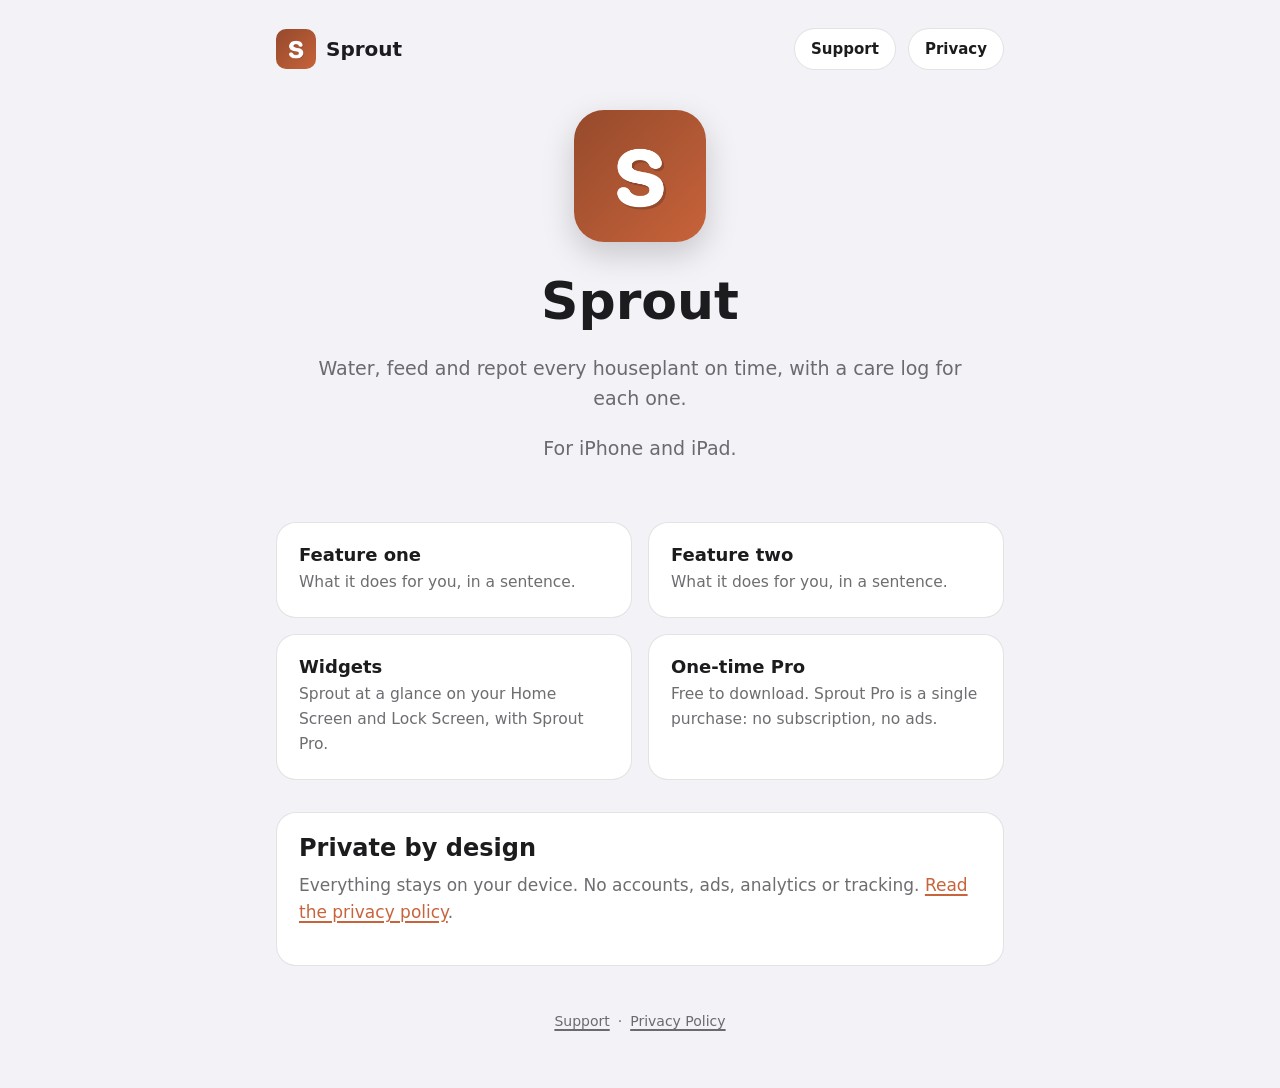
==== docs/index.html @ e1d055de "Create Sprout from app-factory" ====
<!doctype html>
<html lang="en">
<head>
  <meta charset="utf-8">
  <meta name="viewport" content="width=device-width, initial-scale=1">
  <title>Sprout</title>
  <meta name="description" content="Sprout for iPhone and iPad. Water, feed and repot every houseplant on time, with a care log for each one.">
  <link rel="icon" href="assets/icon.png">
  <link rel="apple-touch-icon" href="assets/icon.png">
  <link rel="stylesheet" href="assets/style.css">
</head>
<body>
  <main>
    <nav class="nav">
      <a class="brand" href="./"><img src="assets/icon.png" alt="">Sprout</a>
      <a class="pill" href="support/">Support</a>
      <a class="pill" href="privacy/">Privacy</a>
    </nav>

    <section class="hero">
      <img src="assets/icon.png" alt="The Sprout app icon">
      <h1>Sprout</h1>
      <p>Water, feed and repot every houseplant on time, with a care log for each one.</p>
      <p>For iPhone and iPad.</p>
    </section>

    <!-- Four cards: two by two, or one column on phones. Describe what the app really does. -->
    <section class="features">
      <div class="card"><h3>Feature one</h3><p>What it does for you, in a sentence.</p></div>
      <div class="card"><h3>Feature two</h3><p>What it does for you, in a sentence.</p></div>
      <div class="card"><h3>Widgets</h3><p>Sprout at a glance on your Home Screen and Lock Screen, with Sprout Pro.</p></div>
      <div class="card"><h3>One-time Pro</h3><p>Free to download. Sprout Pro is a single purchase: no subscription, no ads.</p></div>
    </section>

    <section class="card doc">
      <h2 style="margin-top: 0">Private by design</h2>
      <p>Everything stays on your device. No accounts, ads, analytics or tracking. <a href="privacy/">Read the privacy policy</a>.</p>
    </section>

    <footer>
      <a href="support/">Support</a>·<a href="privacy/">Privacy Policy</a>
    </footer>
  </main>
</body>
</html>
---- docs/assets/style.css ----
/* Sprout's site. --accent matches Brand.accent in Shared/Brand.swift. */
:root {
  --accent: #C8643B;
  --on-accent: #ffffff;
  --text: #1c1c1e;
  --muted: rgba(60, 60, 67, 0.75);
  --bg: #f2f2f7;
  --surface: #ffffff;
  --line: rgba(60, 60, 67, 0.14);
}
@media (prefers-color-scheme: dark) {
  :root {
    --text: #f2f2f7;
    --muted: rgba(235, 235, 245, 0.68);
    --bg: #000000;
    --surface: #1c1c1e;
    --line: rgba(235, 235, 245, 0.14);
  }
}

* { box-sizing: border-box; }
html { -webkit-text-size-adjust: 100%; }
body {
  margin: 0;
  background: var(--bg);
  color: var(--text);
  font: 500 17px/1.6 ui-rounded, "SF Pro Rounded", system-ui, -apple-system, "Segoe UI", sans-serif;
}
main { max-width: 760px; margin: 0 auto; padding: 28px 16px 56px; }
a { color: var(--accent); text-decoration-thickness: 2px; text-underline-offset: 3px; }

h1, h2, h3 { font-weight: 800; line-height: 1.15; margin: 0 0 0.4em; }
h1 { font-size: clamp(34px, 8vw, 52px); }
h2 { font-size: 24px; margin-top: 1.6em; }
h3 { font-size: 18px; margin: 0 0 0.25em; }
p, ul { margin: 0 0 1em; }
li { margin-bottom: 0.45em; }

.card { background: var(--surface); border: 1px solid var(--line); border-radius: 20px; padding: 22px; }

.nav { display: flex; align-items: center; gap: 12px; flex-wrap: wrap; margin-bottom: 28px; }
.nav .brand {
  display: flex; align-items: center; gap: 10px; color: var(--text);
  font-weight: 800; font-size: 20px; text-decoration: none; margin-right: auto;
}
.nav .brand img { width: 40px; height: 40px; border-radius: 10px; }

.pill {
  display: inline-block; padding: 8px 16px; border-radius: 999px;
  background: var(--surface); border: 1px solid var(--line); color: var(--text);
  text-decoration: none; font-weight: 700; font-size: 15px;
}
.pill.accent { background: var(--accent); color: var(--on-accent); border-color: transparent; }

.hero { text-align: center; padding: 12px 0 8px; }
.hero img { width: 132px; height: 132px; border-radius: 30px; box-shadow: 0 12px 32px rgba(0,0,0,0.18); }
.hero h1 { margin-top: 22px; }
.hero p { color: var(--muted); font-size: 19px; max-width: 34em; margin: 0 auto 1em; }

.features { display: grid; gap: 16px; grid-template-columns: repeat(2, 1fr); margin: 32px 0; }
@media (max-width: 560px) { .features { grid-template-columns: 1fr; } }
.features p { color: var(--muted); margin: 0; font-size: 15.5px; }

.doc p, .doc li { color: var(--muted); }
.doc strong { color: var(--text); }
.updated { color: var(--muted); font-size: 15px; }
.faq { display: grid; gap: 14px; }
.faq p { color: var(--muted); margin: 0; }

footer { margin-top: 44px; text-align: center; font-size: 14px; color: var(--muted); }
footer a { margin: 0 8px; color: var(--muted); }
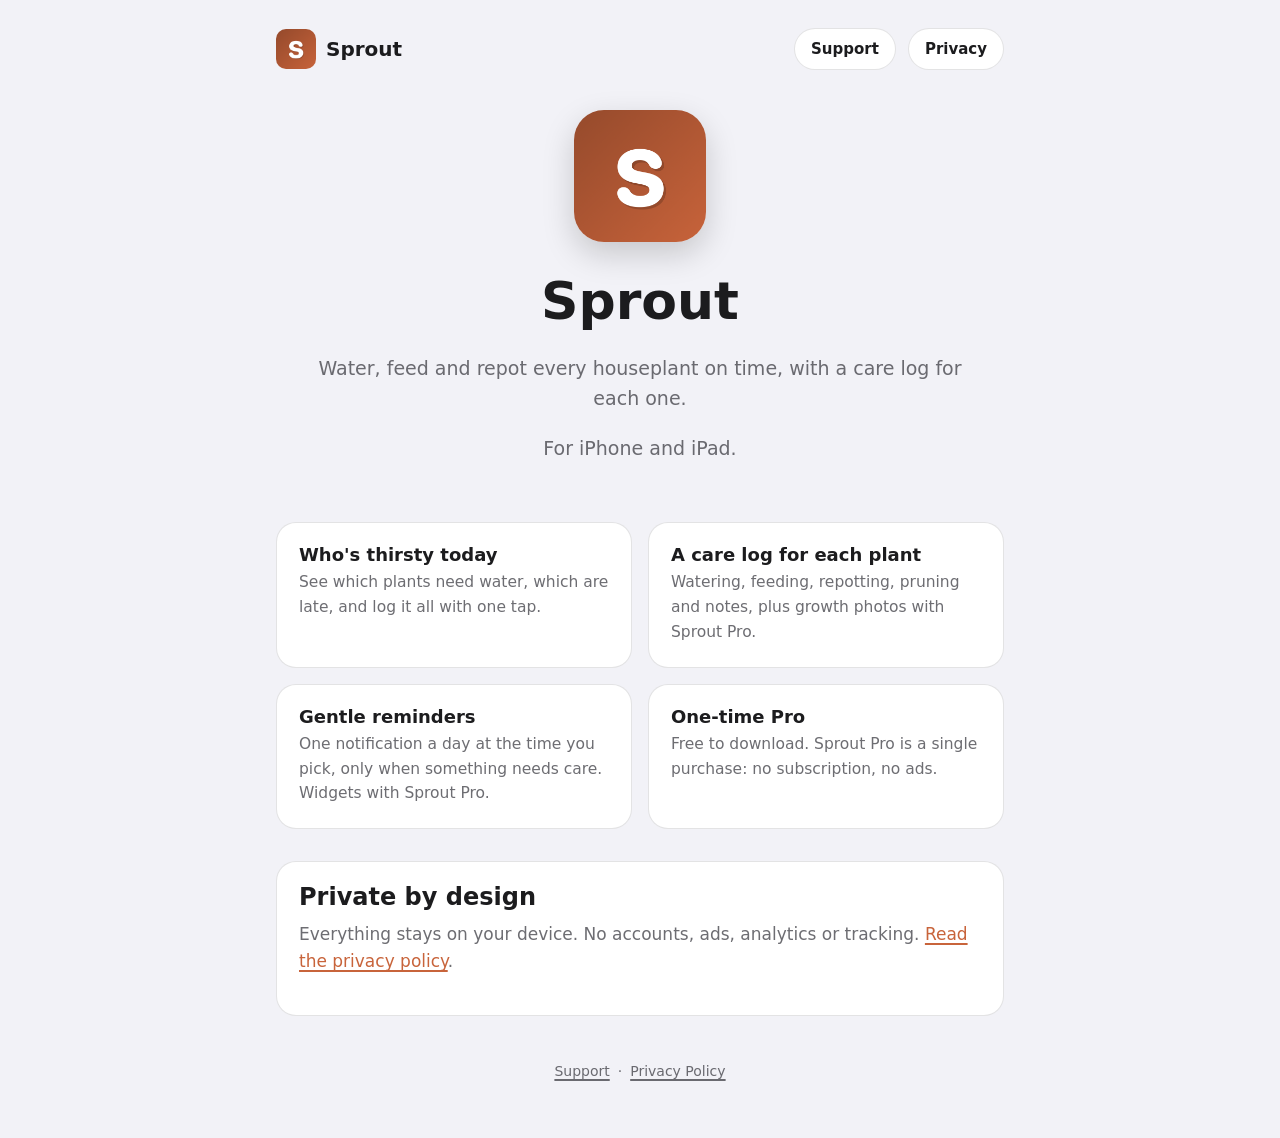
==== commit 11f2923d: "Listing, website, privacy and screenshot setup for Sprout; -demoPlant flag Co-Authored-By: Claude Op" ====
--- a/docs/index.html
+++ b/docs/index.html
@@ -26,9 +26,9 @@
 
     <!-- Four cards: two by two, or one column on phones. Describe what the app really does. -->
     <section class="features">
-      <div class="card"><h3>Feature one</h3><p>What it does for you, in a sentence.</p></div>
-      <div class="card"><h3>Feature two</h3><p>What it does for you, in a sentence.</p></div>
-      <div class="card"><h3>Widgets</h3><p>Sprout at a glance on your Home Screen and Lock Screen, with Sprout Pro.</p></div>
+      <div class="card"><h3>Who's thirsty today</h3><p>See which plants need water, which are late, and log it all with one tap.</p></div>
+      <div class="card"><h3>A care log for each plant</h3><p>Watering, feeding, repotting, pruning and notes, plus growth photos with Sprout Pro.</p></div>
+      <div class="card"><h3>Gentle reminders</h3><p>One notification a day at the time you pick, only when something needs care. Widgets with Sprout Pro.</p></div>
       <div class="card"><h3>One-time Pro</h3><p>Free to download. Sprout Pro is a single purchase: no subscription, no ads.</p></div>
     </section>
 
